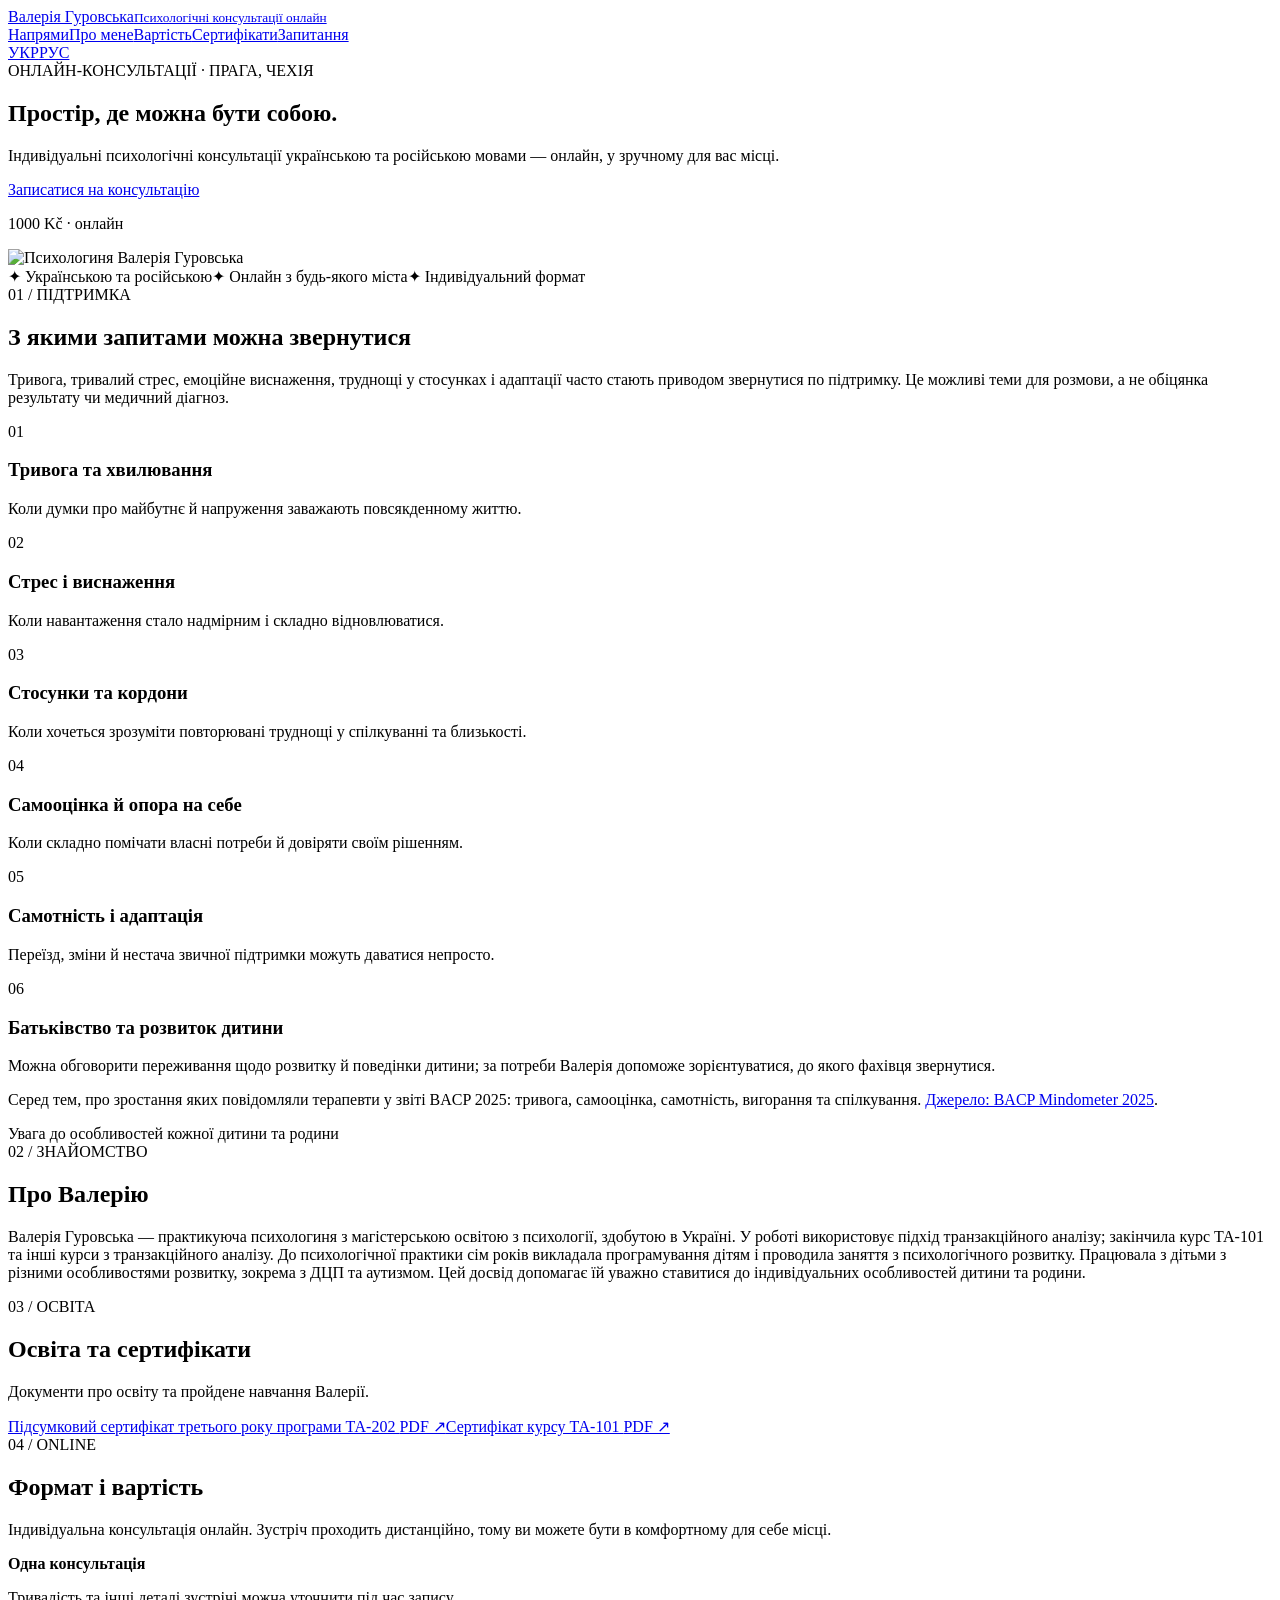
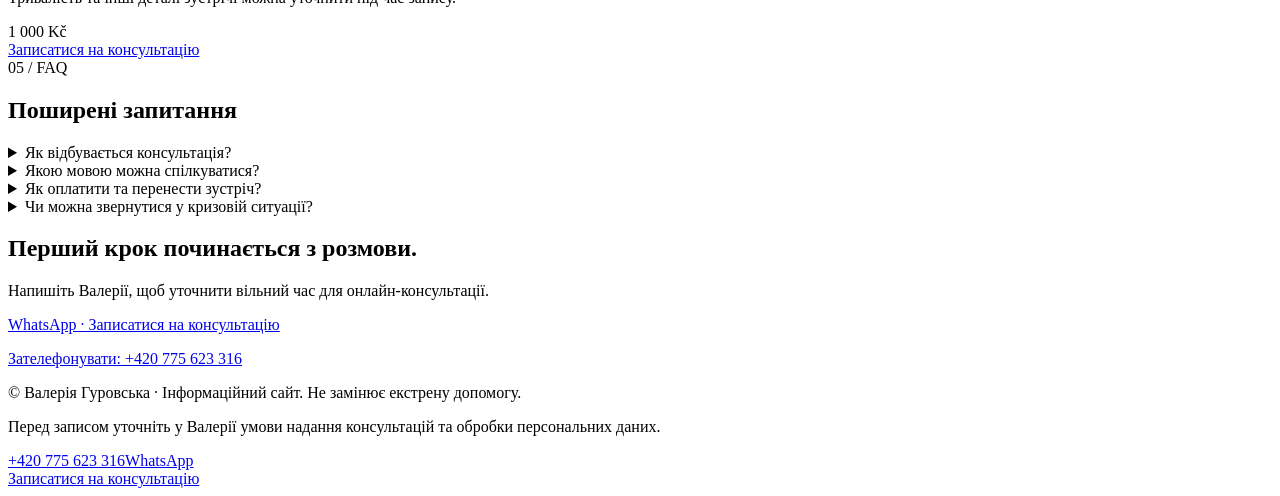
==== index.html @ 567986a5 "Add localized psychologist website" ====
<!doctype html><html lang="uk"><head><meta charset="utf-8"><meta name="viewport" content="width=device-width, initial-scale=1"><meta name="theme-color" content="#faf7f1"><meta name="description" content="Валерія Гуровська — індивідуальні психологічні консультації онлайн українською та російською. 1000 Kč за консультацію. Запис за телефоном або WhatsApp."><meta name="robots" content="index,follow"><title>Психолог онлайн українською та російською | Валерія Гуровська</title><link rel="stylesheet" href="assets/style.css"><link rel="alternate" hreflang="uk" href="https://YOUR-DOMAIN.cz/"><link rel="alternate" hreflang="ru" href="https://YOUR-DOMAIN.cz/ru/"><link rel="alternate" hreflang="x-default" href="https://YOUR-DOMAIN.cz/"><link rel="canonical" href="https://YOUR-DOMAIN.cz/"><meta property="og:type" content="website"><meta property="og:title" content="Психолог онлайн українською та російською | Валерія Гуровська"><meta property="og:description" content="Валерія Гуровська — індивідуальні психологічні консультації онлайн українською та російською. 1000 Kč за консультацію. Запис за телефоном або WhatsApp."><meta property="og:locale" content="uk_UA"><meta property="og:url" content="https://YOUR-DOMAIN.cz/"><script type="application/ld+json">{"@context":"https://schema.org","@type":"Person","name":"Гуровська Валерія Андріївна","jobTitle":"Психолог","telephone":"+420775623316","knowsLanguage":["uk","ru"],"url":"https://YOUR-DOMAIN.cz/"}</script></head><body>
<header class="header"><div class="container header-inner"><a class="brand" href="./index.html">Валерія Гуровська<small>Психологічні консультації онлайн</small></a><nav class="nav" aria-label="Основна навігація"><a class="nav-item" href="#topics">Напрями</a><a class="nav-item" href="#about">Про мене</a><a class="nav-item" href="#price">Вартість</a><a class="nav-item" href="#certificates">Сертифікати</a><a class="nav-item" href="#faq">Запитання</a><div class="lang" aria-label="Language"><a href="./index.html" lang="uk" aria-current="page">УКР</a><a href="./ru/index.html" lang="ru">РУС</a></div></nav></div></header>
<main><section class="container hero"><div><span class="eyebrow">ОНЛАЙН-КОНСУЛЬТАЦІЇ · ПРАГА, ЧЕХІЯ</span><h1>Простір, де можна бути собою.</h1><p class="lead">Індивідуальні психологічні консультації українською та російською мовами — онлайн, у зручному для вас місці.</p><a class="button" href="https://wa.me/420775623316" target="_blank" rel="noopener noreferrer">Записатися на консультацію</a><p class="fine">1000 Kč · онлайн</p></div><div class="hero-art" role="img" aria-label="Місце для фотографії Валерії"><img class="portrait" src="assets/valeriia.jpg" alt="Психологиня Валерія Гуровська" fetchpriority="high"></div></section>
<div class="strip"><div class="container strip-inner"><span>✦ Українською та російською</span><span>✦ Онлайн з будь-якого міста</span><span>✦ Індивідуальний формат</span></div></div>
<section class="section" id="topics"><div class="container"><span class="eyebrow">01 / ПІДТРИМКА</span><h2>З якими запитами можна звернутися</h2><p class="intro">Тривога, тривалий стрес, емоційне виснаження, труднощі у стосунках і адаптації часто стають приводом звернутися по підтримку. Це можливі теми для розмови, а не обіцянка результату чи медичний діагноз.</p><div class="cards"><article class="card"><span class="number">01</span><h3>Тривога та хвилювання</h3><p>Коли думки про майбутнє й напруження заважають повсякденному життю.</p></article><article class="card"><span class="number">02</span><h3>Стрес і виснаження</h3><p>Коли навантаження стало надмірним і складно відновлюватися.</p></article><article class="card"><span class="number">03</span><h3>Стосунки та кордони</h3><p>Коли хочеться зрозуміти повторювані труднощі у спілкуванні та близькості.</p></article><article class="card"><span class="number">04</span><h3>Самооцінка й опора на себе</h3><p>Коли складно помічати власні потреби й довіряти своїм рішенням.</p></article><article class="card"><span class="number">05</span><h3>Самотність і адаптація</h3><p>Переїзд, зміни й нестача звичної підтримки можуть даватися непросто.</p></article><article class="card"><span class="number">06</span><h3>Батьківство та розвиток дитини</h3><p>Можна обговорити переживання щодо розвитку й поведінки дитини; за потреби Валерія допоможе зорієнтуватися, до якого фахівця звернутися.</p></article></div><p class="fine research-note">Серед тем, про зростання яких повідомляли терапевти у звіті BACP 2025: тривога, самооцінка, самотність, вигорання та спілкування. <a href="https://www.bacp.co.uk/about-us/about-bacp/bacp-mindometer/">Джерело: BACP Mindometer 2025</a>.</p></div></section>
<section class="section light" id="about"><div class="container split"><div class="decor"><span>Увага до особливостей кожної дитини та родини</span></div><div><span class="eyebrow">02 / ЗНАЙОМСТВО</span><h2>Про Валерію</h2><p class="intro">Валерія Гуровська — практикуюча психологиня з магістерською освітою з психології, здобутою в Україні. У роботі використовує підхід транзакційного аналізу; закінчила курс ТА‑101 та інші курси з транзакційного аналізу. До психологічної практики сім років викладала програмування дітям і проводила заняття з психологічного розвитку. Працювала з дітьми з різними особливостями розвитку, зокрема з ДЦП та аутизмом. Цей досвід допомагає їй уважно ставитися до індивідуальних особливостей дитини та родини.</p></div></div></section>
<section class="section" id="certificates"><div class="container"><span class="eyebrow">03 / ОСВІТА</span><h2>Освіта та сертифікати</h2><p class="intro">Документи про освіту та пройдене навчання Валерії.</p><div class="certificate-grid"><a class="certificate" href="assets/certificates/transactional-analysis-202-certificate.pdf" target="_blank" rel="noopener">Підсумковий сертифікат третього року програми ТА‑202 <span>PDF ↗</span></a><a class="certificate" href="assets/certificates/transactional-analysis-101.pdf" target="_blank" rel="noopener">Сертифікат курсу ТА‑101 <span>PDF ↗</span></a></div></div></section><section class="section" id="price"><div class="container"><span class="eyebrow">04 / ONLINE</span><h2>Формат і вартість</h2><p class="intro">Індивідуальна консультація онлайн. Зустріч проходить дистанційно, тому ви можете бути в комфортному для себе місці.</p><div class="price-box"><div><strong>Одна консультація</strong><p class="fine">Тривалість та інші деталі зустрічі можна уточнити під час запису.</p><div class="amount">1 000 Kč</div></div><a class="button" href="https://wa.me/420775623316" target="_blank" rel="noopener noreferrer">Записатися на консультацію</a></div></div></section>
<section class="section light" id="faq"><div class="container faq"><span class="eyebrow">05 / FAQ</span><h2>Поширені запитання</h2><details><summary>Як відбувається консультація?</summary><p>Онлайн. Платформу та посилання для підключення Валерія узгодить із вами після запису.</p></details><details><summary>Якою мовою можна спілкуватися?</summary><p>Українською або російською — обирайте ту, якою вам комфортніше.</p></details><details><summary>Як оплатити та перенести зустріч?</summary><p>Спосіб оплати й умови перенесення або скасування можна уточнити у Валерії під час запису.</p></details><details><summary>Чи можна звернутися у кризовій ситуації?</summary><p>Цей сайт не є службою екстреної допомоги. У разі безпосередньої небезпеки телефонуйте 112.</p></details></div></section>
<section class="cta" id="contact"><h2>Перший крок починається з розмови.</h2><p>Напишіть Валерії, щоб уточнити вільний час для онлайн-консультації.</p><a class="button inverse" href="https://wa.me/420775623316" target="_blank" rel="noopener noreferrer">WhatsApp · Записатися на консультацію</a><p><a href="tel:+420775623316">Зателефонувати: +420 775 623 316</a></p></section></main>
<footer class="footer"><div class="container footer-inner"><div>© Валерія Гуровська · Інформаційний сайт. Не замінює екстрену допомогу.<p class="fine">Перед записом уточніть у Валерії умови надання консультацій та обробки персональних даних.</p></div><div><a href="tel:+420775623316">+420 775 623 316</a><a href="https://wa.me/420775623316">WhatsApp</a></div></div></footer><div class="mobile-action"><a class="button" href="https://wa.me/420775623316" target="_blank" rel="noopener noreferrer">Записатися на консультацію</a></div></body></html>
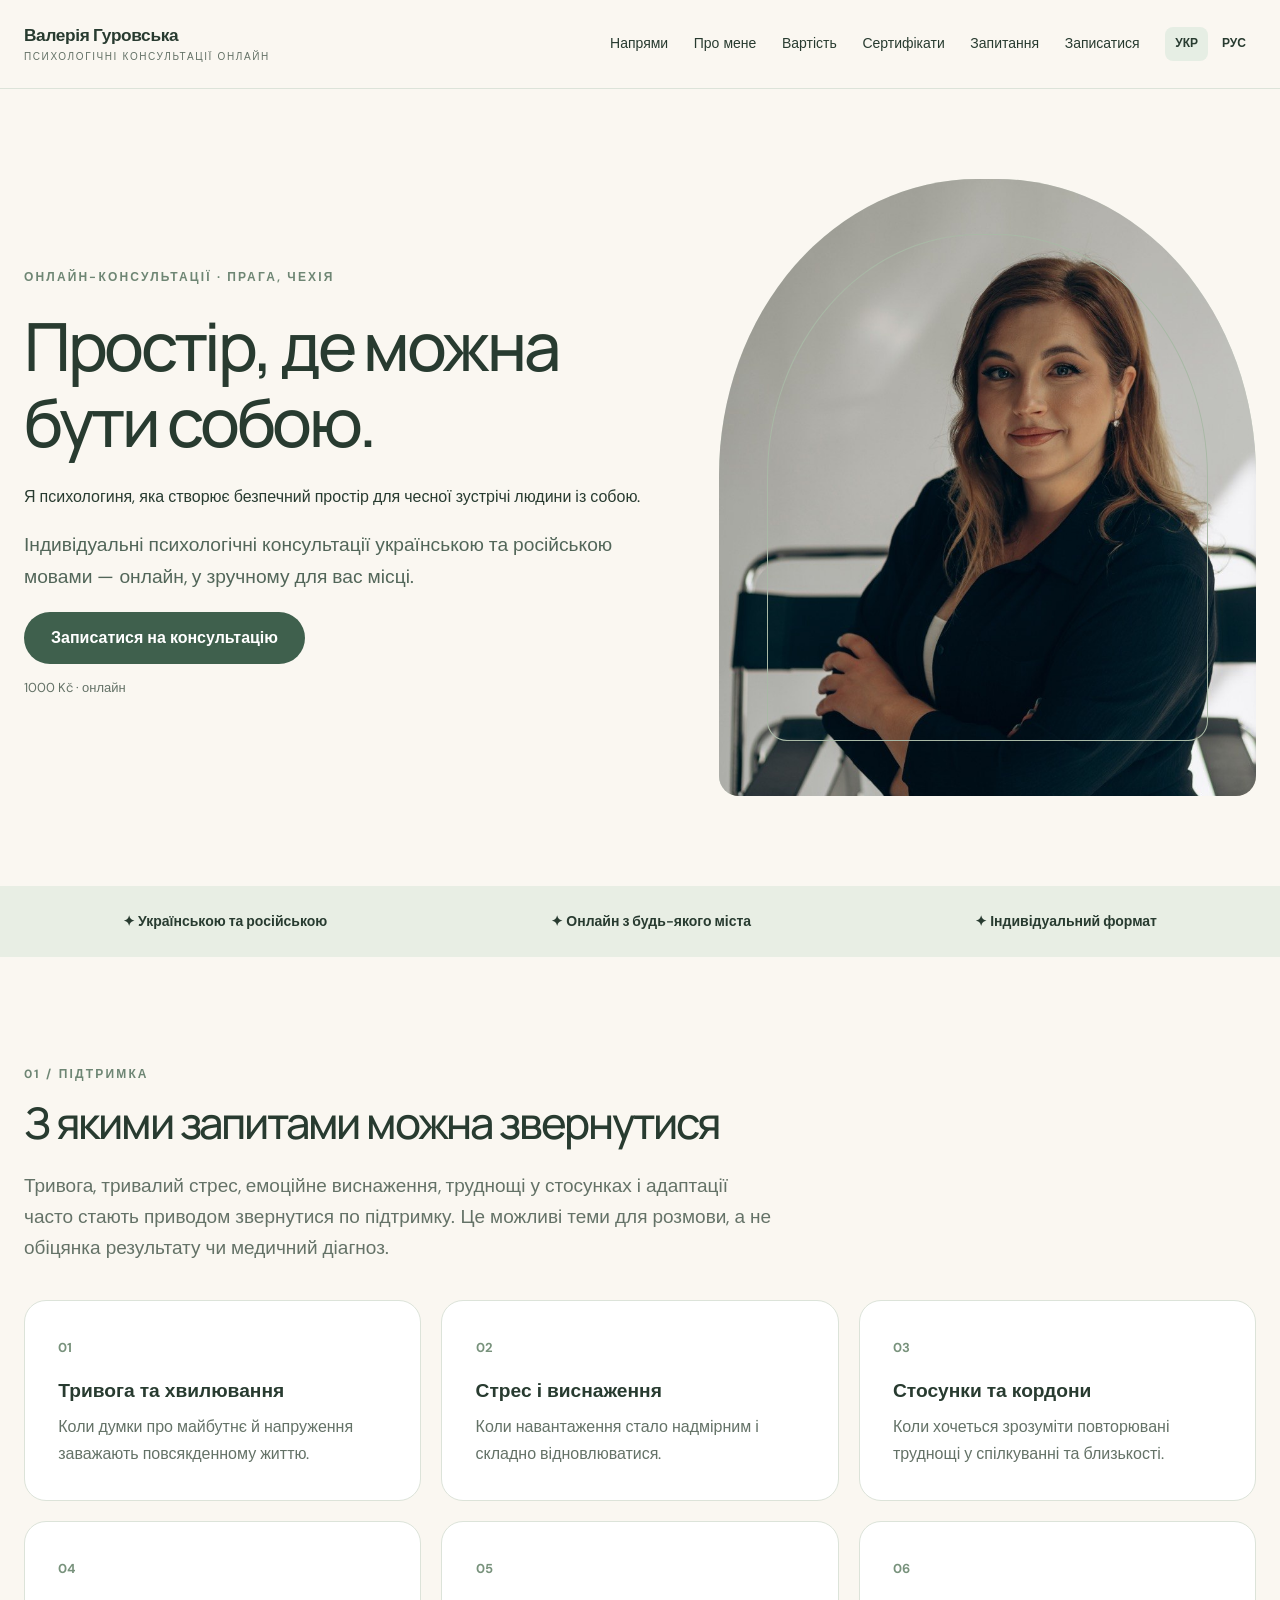
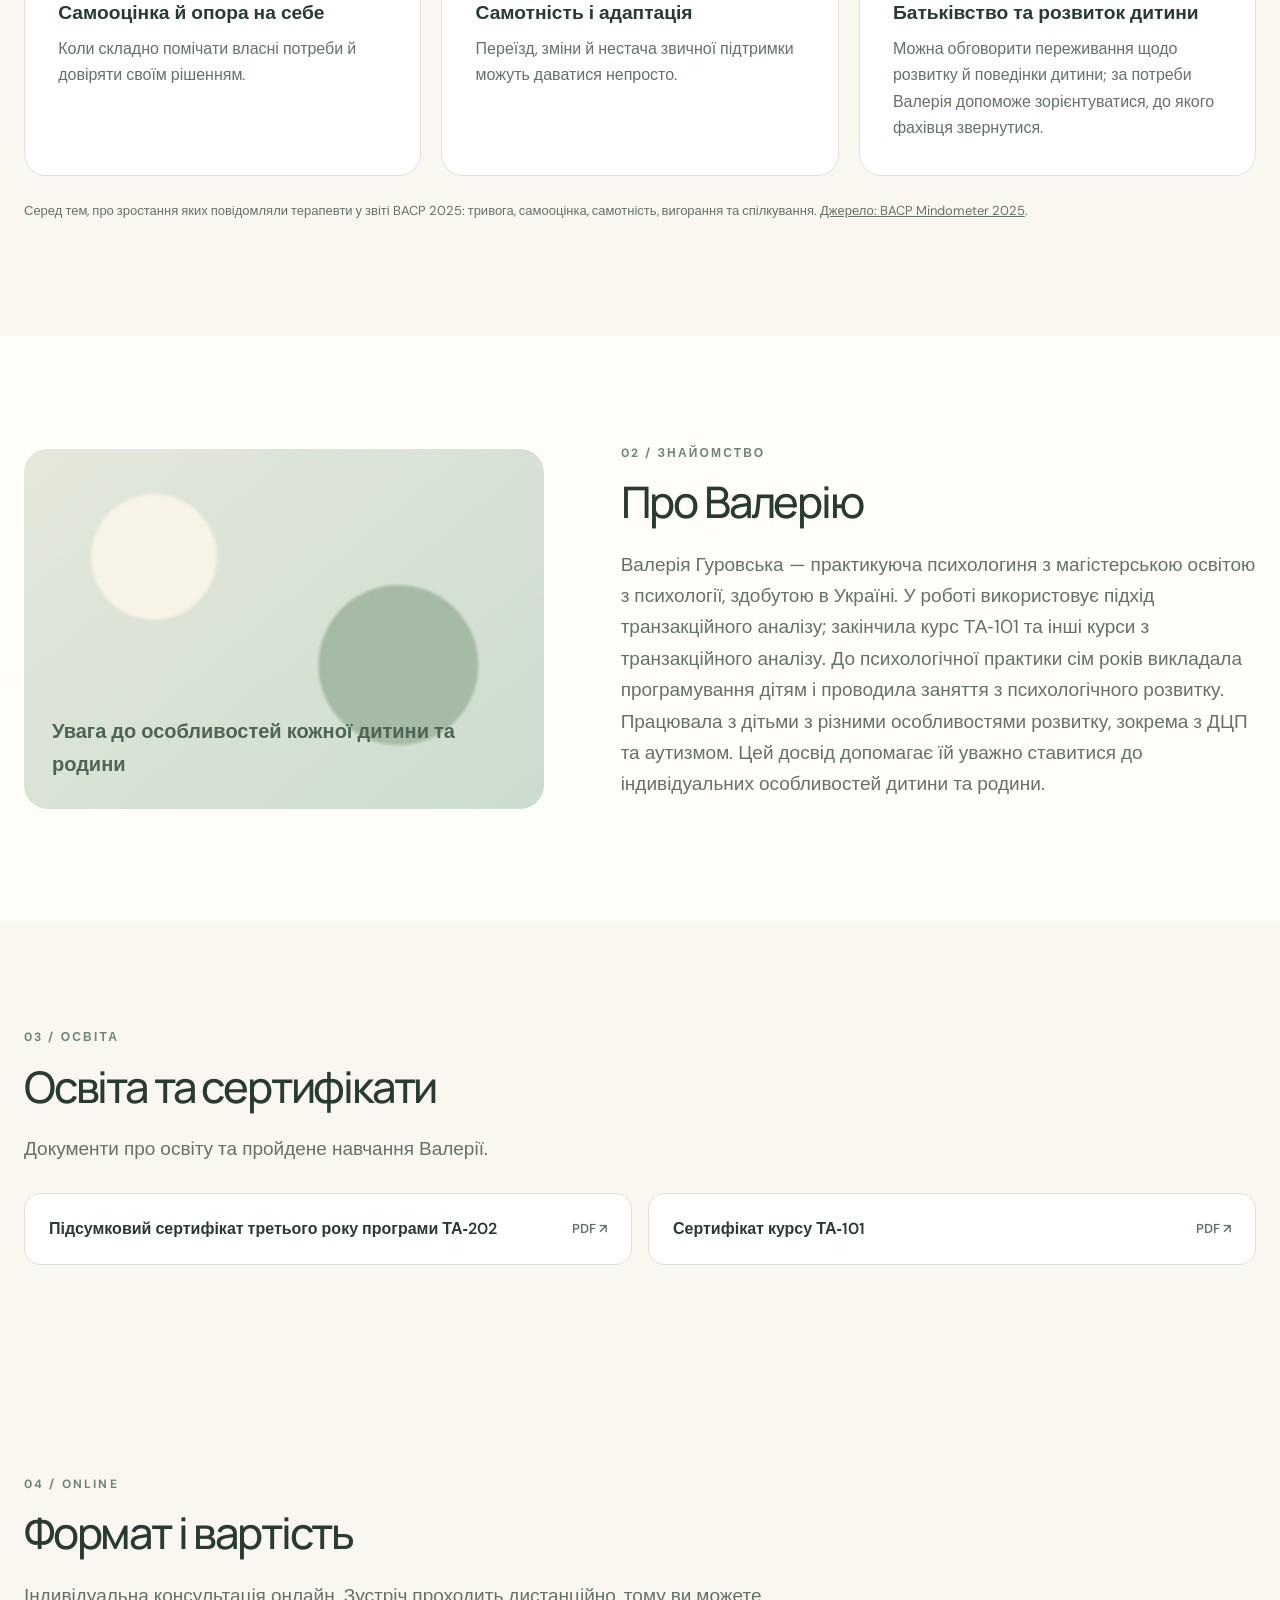
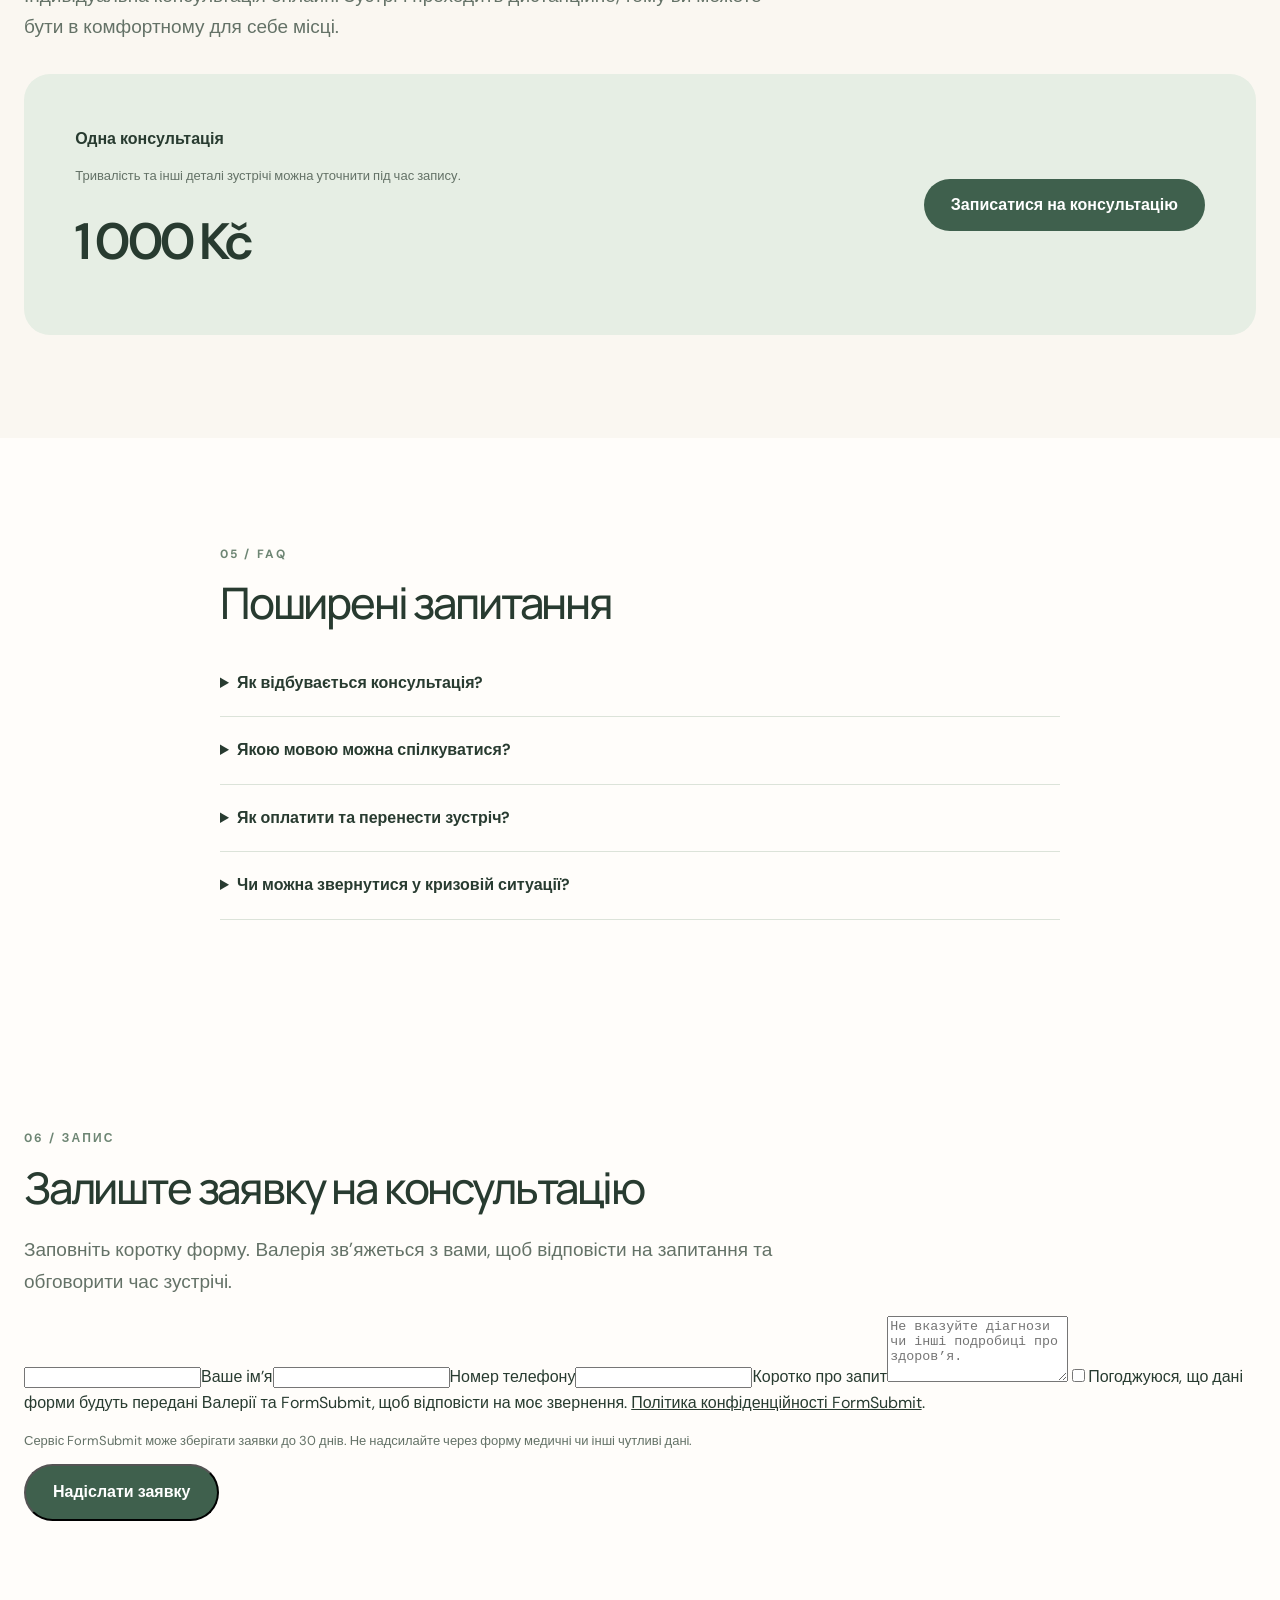
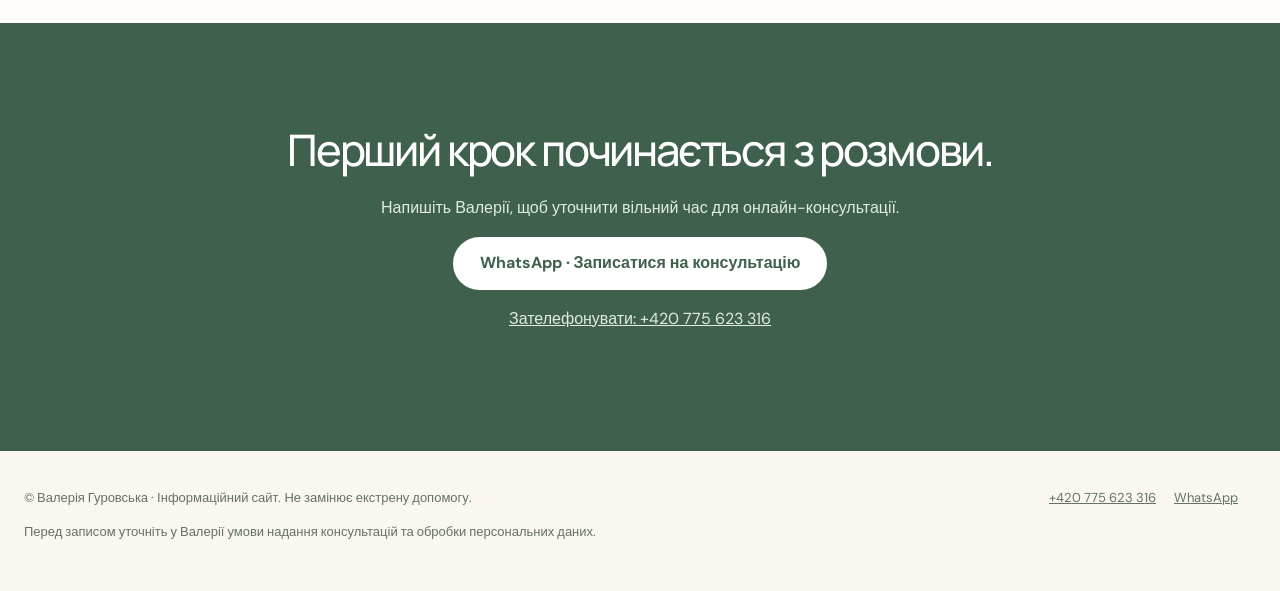
==== commit 95a968d2: "Add psychologist's safe-space statement" ====
--- a/index.html
+++ b/index.html
@@ -1,10 +1,10 @@
 <!doctype html><html lang="uk"><head><meta charset="utf-8"><meta name="viewport" content="width=device-width, initial-scale=1"><meta name="theme-color" content="#faf7f1"><meta name="description" content="Валерія Гуровська — індивідуальні психологічні консультації онлайн українською та російською. 1000 Kč за консультацію. Запис за телефоном або WhatsApp."><meta name="robots" content="index,follow"><title>Психолог онлайн українською та російською | Валерія Гуровська</title><link rel="stylesheet" href="assets/style.css"><link rel="alternate" hreflang="uk" href="https://YOUR-DOMAIN.cz/"><link rel="alternate" hreflang="ru" href="https://YOUR-DOMAIN.cz/ru/"><link rel="alternate" hreflang="x-default" href="https://YOUR-DOMAIN.cz/"><link rel="canonical" href="https://YOUR-DOMAIN.cz/"><meta property="og:type" content="website"><meta property="og:title" content="Психолог онлайн українською та російською | Валерія Гуровська"><meta property="og:description" content="Валерія Гуровська — індивідуальні психологічні консультації онлайн українською та російською. 1000 Kč за консультацію. Запис за телефоном або WhatsApp."><meta property="og:locale" content="uk_UA"><meta property="og:url" content="https://YOUR-DOMAIN.cz/"><script type="application/ld+json">{"@context":"https://schema.org","@type":"Person","name":"Гуровська Валерія Андріївна","jobTitle":"Психолог","telephone":"+420775623316","knowsLanguage":["uk","ru"],"url":"https://YOUR-DOMAIN.cz/"}</script></head><body>
-<header class="header"><div class="container header-inner"><a class="brand" href="./index.html">Валерія Гуровська<small>Психологічні консультації онлайн</small></a><nav class="nav" aria-label="Основна навігація"><a class="nav-item" href="#topics">Напрями</a><a class="nav-item" href="#about">Про мене</a><a class="nav-item" href="#price">Вартість</a><a class="nav-item" href="#certificates">Сертифікати</a><a class="nav-item" href="#faq">Запитання</a><div class="lang" aria-label="Language"><a href="./index.html" lang="uk" aria-current="page">УКР</a><a href="./ru/index.html" lang="ru">РУС</a></div></nav></div></header>
-<main><section class="container hero"><div><span class="eyebrow">ОНЛАЙН-КОНСУЛЬТАЦІЇ · ПРАГА, ЧЕХІЯ</span><h1>Простір, де можна бути собою.</h1><p class="lead">Індивідуальні психологічні консультації українською та російською мовами — онлайн, у зручному для вас місці.</p><a class="button" href="https://wa.me/420775623316" target="_blank" rel="noopener noreferrer">Записатися на консультацію</a><p class="fine">1000 Kč · онлайн</p></div><div class="hero-art" role="img" aria-label="Місце для фотографії Валерії"><img class="portrait" src="assets/valeriia.jpg" alt="Психологиня Валерія Гуровська" fetchpriority="high"></div></section>
+<header class="header"><div class="container header-inner"><a class="brand" href="./index.html">Валерія Гуровська<small>Психологічні консультації онлайн</small></a><nav class="nav" aria-label="Основна навігація"><a class="nav-item" href="#topics">Напрями</a><a class="nav-item" href="#about">Про мене</a><a class="nav-item" href="#price">Вартість</a><a class="nav-item" href="#certificates">Сертифікати</a><a class="nav-item" href="#faq">Запитання</a><a class="nav-item" href="#contact-form">Записатися</a><div class="lang" aria-label="Language"><a href="./index.html" lang="uk" aria-current="page">УКР</a><a href="./ru/index.html" lang="ru">РУС</a></div></nav></div></header>
+<main><section class="container hero"><div><span class="eyebrow">ОНЛАЙН-КОНСУЛЬТАЦІЇ · ПРАГА, ЧЕХІЯ</span><h1>Простір, де можна бути собою.</h1><p class="promise">Я психологиня, яка створює безпечний простір для чесної зустрічі людини із собою.</p><p class="lead">Індивідуальні психологічні консультації українською та російською мовами — онлайн, у зручному для вас місці.</p><a class="button" href="https://wa.me/420775623316" target="_blank" rel="noopener noreferrer">Записатися на консультацію</a><p class="fine">1000 Kč · онлайн</p></div><div class="hero-art" role="img" aria-label="Місце для фотографії Валерії"><img class="portrait" src="assets/valeriia.jpg" alt="Психологиня Валерія Гуровська" fetchpriority="high"></div></section>
 <div class="strip"><div class="container strip-inner"><span>✦ Українською та російською</span><span>✦ Онлайн з будь-якого міста</span><span>✦ Індивідуальний формат</span></div></div>
 <section class="section" id="topics"><div class="container"><span class="eyebrow">01 / ПІДТРИМКА</span><h2>З якими запитами можна звернутися</h2><p class="intro">Тривога, тривалий стрес, емоційне виснаження, труднощі у стосунках і адаптації часто стають приводом звернутися по підтримку. Це можливі теми для розмови, а не обіцянка результату чи медичний діагноз.</p><div class="cards"><article class="card"><span class="number">01</span><h3>Тривога та хвилювання</h3><p>Коли думки про майбутнє й напруження заважають повсякденному життю.</p></article><article class="card"><span class="number">02</span><h3>Стрес і виснаження</h3><p>Коли навантаження стало надмірним і складно відновлюватися.</p></article><article class="card"><span class="number">03</span><h3>Стосунки та кордони</h3><p>Коли хочеться зрозуміти повторювані труднощі у спілкуванні та близькості.</p></article><article class="card"><span class="number">04</span><h3>Самооцінка й опора на себе</h3><p>Коли складно помічати власні потреби й довіряти своїм рішенням.</p></article><article class="card"><span class="number">05</span><h3>Самотність і адаптація</h3><p>Переїзд, зміни й нестача звичної підтримки можуть даватися непросто.</p></article><article class="card"><span class="number">06</span><h3>Батьківство та розвиток дитини</h3><p>Можна обговорити переживання щодо розвитку й поведінки дитини; за потреби Валерія допоможе зорієнтуватися, до якого фахівця звернутися.</p></article></div><p class="fine research-note">Серед тем, про зростання яких повідомляли терапевти у звіті BACP 2025: тривога, самооцінка, самотність, вигорання та спілкування. <a href="https://www.bacp.co.uk/about-us/about-bacp/bacp-mindometer/">Джерело: BACP Mindometer 2025</a>.</p></div></section>
 <section class="section light" id="about"><div class="container split"><div class="decor"><span>Увага до особливостей кожної дитини та родини</span></div><div><span class="eyebrow">02 / ЗНАЙОМСТВО</span><h2>Про Валерію</h2><p class="intro">Валерія Гуровська — практикуюча психологиня з магістерською освітою з психології, здобутою в Україні. У роботі використовує підхід транзакційного аналізу; закінчила курс ТА‑101 та інші курси з транзакційного аналізу. До психологічної практики сім років викладала програмування дітям і проводила заняття з психологічного розвитку. Працювала з дітьми з різними особливостями розвитку, зокрема з ДЦП та аутизмом. Цей досвід допомагає їй уважно ставитися до індивідуальних особливостей дитини та родини.</p></div></div></section>
 <section class="section" id="certificates"><div class="container"><span class="eyebrow">03 / ОСВІТА</span><h2>Освіта та сертифікати</h2><p class="intro">Документи про освіту та пройдене навчання Валерії.</p><div class="certificate-grid"><a class="certificate" href="assets/certificates/transactional-analysis-202-certificate.pdf" target="_blank" rel="noopener">Підсумковий сертифікат третього року програми ТА‑202 <span>PDF ↗</span></a><a class="certificate" href="assets/certificates/transactional-analysis-101.pdf" target="_blank" rel="noopener">Сертифікат курсу ТА‑101 <span>PDF ↗</span></a></div></div></section><section class="section" id="price"><div class="container"><span class="eyebrow">04 / ONLINE</span><h2>Формат і вартість</h2><p class="intro">Індивідуальна консультація онлайн. Зустріч проходить дистанційно, тому ви можете бути в комфортному для себе місці.</p><div class="price-box"><div><strong>Одна консультація</strong><p class="fine">Тривалість та інші деталі зустрічі можна уточнити під час запису.</p><div class="amount">1 000 Kč</div></div><a class="button" href="https://wa.me/420775623316" target="_blank" rel="noopener noreferrer">Записатися на консультацію</a></div></div></section>
 <section class="section light" id="faq"><div class="container faq"><span class="eyebrow">05 / FAQ</span><h2>Поширені запитання</h2><details><summary>Як відбувається консультація?</summary><p>Онлайн. Платформу та посилання для підключення Валерія узгодить із вами після запису.</p></details><details><summary>Якою мовою можна спілкуватися?</summary><p>Українською або російською — обирайте ту, якою вам комфортніше.</p></details><details><summary>Як оплатити та перенести зустріч?</summary><p>Спосіб оплати й умови перенесення або скасування можна уточнити у Валерії під час запису.</p></details><details><summary>Чи можна звернутися у кризовій ситуації?</summary><p>Цей сайт не є службою екстреної допомоги. У разі безпосередньої небезпеки телефонуйте 112.</p></details></div></section>
-<section class="cta" id="contact"><h2>Перший крок починається з розмови.</h2><p>Напишіть Валерії, щоб уточнити вільний час для онлайн-консультації.</p><a class="button inverse" href="https://wa.me/420775623316" target="_blank" rel="noopener noreferrer">WhatsApp · Записатися на консультацію</a><p><a href="tel:+420775623316">Зателефонувати: +420 775 623 316</a></p></section></main>
+<section class="section light" id="contact-form"><div class="container contact-layout"><div><span class="eyebrow">06 / ЗАПИС</span><h2>Залиште заявку на консультацію</h2><p class="intro">Заповніть коротку форму. Валерія зв’яжеться з вами, щоб відповісти на запитання та обговорити час зустрічі.</p></div><form class="contact-form" action="https://formsubmit.co/valeriabondar1994@gmail.com" method="POST"><input type="hidden" name="_subject" value="Заявка на консультацію із сайту"><input type="hidden" name="_template" value="table"><input type="text" name="_honey" class="honey-field" tabindex="-1" autocomplete="off"><label>Ваше ім’я<input name="name" autocomplete="name" required maxlength="100"></label><label>Номер телефону<input name="phone" type="tel" autocomplete="tel" required maxlength="40"></label><label>Коротко про запит<textarea name="request" rows="4" maxlength="500" placeholder="Не вказуйте діагнози чи інші подробиці про здоров’я."></textarea></label><label class="consent"><input type="checkbox" required><span>Погоджуюся, що дані форми будуть передані Валерії та FormSubmit, щоб відповісти на моє звернення. <a href="https://formsubmit.co/privacy.pdf" target="_blank" rel="noopener">Політика конфіденційності FormSubmit</a>.</span></label><p class="fine form-note">Сервіс FormSubmit може зберігати заявки до 30 днів. Не надсилайте через форму медичні чи інші чутливі дані.</p><button class="button" type="submit">Надіслати заявку</button></form></div></section><section class="cta" id="contact"><h2>Перший крок починається з розмови.</h2><p>Напишіть Валерії, щоб уточнити вільний час для онлайн-консультації.</p><a class="button inverse" href="https://wa.me/420775623316" target="_blank" rel="noopener noreferrer">WhatsApp · Записатися на консультацію</a><p><a href="tel:+420775623316">Зателефонувати: +420 775 623 316</a></p></section></main>
 <footer class="footer"><div class="container footer-inner"><div>© Валерія Гуровська · Інформаційний сайт. Не замінює екстрену допомогу.<p class="fine">Перед записом уточніть у Валерії умови надання консультацій та обробки персональних даних.</p></div><div><a href="tel:+420775623316">+420 775 623 316</a><a href="https://wa.me/420775623316">WhatsApp</a></div></div></footer><div class="mobile-action"><a class="button" href="https://wa.me/420775623316" target="_blank" rel="noopener noreferrer">Записатися на консультацію</a></div></body></html>
--- a/assets/style.css
+++ b/assets/style.css
@@ -0,0 +1,3 @@
+@import url('https://fonts.googleapis.com/css2?family=DM+Sans:wght@400;500;600;700&family=Manrope:wght@400;500;600;700&display=swap');
+:root{--bg:#faf7f1;--paper:#fffdfa;--ink:#283b30;--muted:#647267;--sage:#e6eee4;--green:#3f604d;--border:#dce3d9;--gold:#b49c76;--max:1240px}*,*::before,*::after{box-sizing:border-box}html{scroll-behavior:smooth;scroll-padding-top:90px}body{margin:0;min-width:320px;background:var(--bg);color:var(--ink);font-family:'DM Sans',Arial,sans-serif;line-height:1.65;-webkit-text-size-adjust:100%;overflow-wrap:break-word}a{color:inherit}a:focus-visible,summary:focus-visible{outline:3px solid #b78d55;outline-offset:4px}button{font:inherit}.container{width:min(calc(100% - 48px),var(--max));margin-inline:auto}.header{position:sticky;top:0;z-index:30;background:#faf7f1f5;backdrop-filter:blur(14px);border-bottom:1px solid var(--border)}.header-inner{display:flex;align-items:center;justify-content:space-between;gap:24px;min-height:88px}.brand{text-decoration:none;font-weight:700;line-height:1.25;letter-spacing:-.02em;font-size:clamp(15px,1.35vw,19px)}.brand small{display:block;font-size:10px;letter-spacing:.16em;text-transform:uppercase;font-weight:500;color:var(--muted);margin-top:4px}.nav{display:flex;align-items:center;gap:clamp(12px,2vw,30px);font-size:14px}.nav>a{text-decoration:none}.nav>a:hover{text-decoration:underline}.lang{display:flex;gap:4px;flex-shrink:0}.lang a{padding:7px 10px;border-radius:8px;text-decoration:none;font-size:12px;font-weight:700}.lang a[aria-current=page]{background:var(--sage)}.hero{display:grid;grid-template-columns:minmax(0,1.08fr) minmax(0,.92fr);gap:clamp(24px,5vw,80px);align-items:center;padding-block:clamp(52px,7vw,108px)}.eyebrow{text-transform:uppercase;letter-spacing:.18em;font-size:12px;font-weight:700;color:#6e8674}.hero h1,h2{font-family:Manrope,Arial,sans-serif;font-weight:500;line-height:1.14;letter-spacing:-.05em}h1{font-size:clamp(39px,5.2vw,78px);margin:18px 0 24px}h2{font-size:clamp(30px,3.4vw,52px);margin:12px 0 22px}.lead{font-size:clamp(17px,1.5vw,21px);max-width:620px;color:#526659}.button{display:inline-flex;align-items:center;justify-content:center;min-height:50px;padding:13px 27px;border-radius:100px;background:var(--green);color:white;text-decoration:none;font-weight:700;text-align:center;transition:transform .2s,background .2s}.button:hover{background:#2e4a39;transform:translateY(-2px)}.button.inverse{background:white;color:var(--green)}.muted{color:var(--muted)}.fine{font-size:13px;color:var(--muted)}.hero-art{aspect-ratio:4/4.6;max-height:650px;border-radius:48% 48% 20px 20px;background:radial-gradient(circle at 70% 22%,#f6f1e5 0 14%,transparent 15%),radial-gradient(circle at 18% 72%,#c4d5c2 0 24%,transparent 25%),linear-gradient(135deg,#e8ede2,#c8d8c7 65%,#eee1d0);display:grid;place-items:center;padding:12%;position:relative;overflow:hidden}.hero-art:before{content:'';position:absolute;inset:9%;border:1px solid #a9b9a6;border-radius:48% 48% 20px 20px}.photo-placeholder{position:relative;text-align:center;z-index:1;padding:24px;border:1px dashed #879d8a;border-radius:16px;background:#fffdfacc;max-width:300px}.photo-placeholder strong{display:block}.strip{background:#e8eee4;padding:24px 0}.strip-inner{display:flex;flex-wrap:wrap;justify-content:space-around;gap:12px 26px;font-size:14px;font-weight:600}.section{padding-block:clamp(64px,8vw,112px)}.section.light{background:var(--paper)}.intro{max-width:750px;color:var(--muted);font-size:clamp(16px,1.5vw,19px)}.cards{display:grid;grid-template-columns:repeat(3,minmax(0,1fr));gap:20px;margin-top:36px}.card{border:1px solid var(--border);background:white;border-radius:22px;padding:clamp(22px,2.6vw,36px)}.card .number{color:#78927c;font-weight:700;font-size:13px}.card h3{font-size:clamp(18px,1.5vw,23px);line-height:1.35;margin:18px 0 10px}.card p{color:var(--muted);margin:0}.split{display:grid;grid-template-columns:minmax(0,.9fr) minmax(0,1.1fr);align-items:center;gap:clamp(30px,6vw,88px)}.decor{min-height:360px;border-radius:24px;background:radial-gradient(circle at 25% 30%,#f7f4e7 0 13%,transparent 14%),radial-gradient(circle at 72% 60%,#a6bba5 0 18%,transparent 19%),linear-gradient(140deg,#e4e8db,#cbdccf);display:flex;align-items:end;padding:28px;color:#4c6555}.bullets{padding-left:20px;color:var(--muted)}.bullets li{margin:10px 0}.price-box{display:flex;align-items:center;justify-content:space-between;gap:30px;background:var(--sage);padding:clamp(26px,4vw,52px);border-radius:26px;margin-top:32px}.amount{font-size:clamp(34px,4vw,52px);letter-spacing:-.05em;font-weight:600;white-space:nowrap}.faq{max-width:840px}.faq details{border-bottom:1px solid var(--border);padding:20px 0}.faq summary{font-weight:700;cursor:pointer}.faq p{color:var(--muted)}.cta{text-align:center;background:var(--green);color:white;padding:clamp(72px,8vw,115px) 24px}.cta h2{max-width:800px;margin:0 auto 20px}.cta p{color:#e1ebe1}.footer{padding:36px 0;color:var(--muted);font-size:13px}.footer-inner{display:flex;justify-content:space-between;flex-wrap:wrap;gap:18px}.footer a{margin-right:18px}.notice{font-size:12px;color:#806b46;background:#f5ead7;padding:7px 10px;border-radius:8px;display:inline-block}.mobile-action{display:none}@media(max-width:1000px){.nav .nav-item{display:none}.hero{grid-template-columns:1fr 1fr;gap:28px}.cards{grid-template-columns:repeat(2,minmax(0,1fr))}.split{gap:34px}}@media(max-width:760px){.header-inner{min-height:72px}.hero{grid-template-columns:1fr;padding-block:42px 64px}.hero-art{width:min(100%,470px);aspect-ratio:5/4;max-height:390px;margin-inline:auto;border-radius:42% 42% 20px 20px}.split{grid-template-columns:1fr}.decor{min-height:250px}.price-box{align-items:flex-start;flex-direction:column}.cards{grid-template-columns:1fr}.section{padding-block:66px}}@media(max-width:480px){.container{width:min(calc(100% - 32px),var(--max))}.brand{font-size:14px}.brand small{font-size:9px}.header-inner{gap:8px}.nav{gap:6px}.lang a{padding:8px}.hero h1{font-size:clamp(35px,10vw,46px)}.hero-art{min-height:270px}.card{padding:23px}.mobile-action{display:block;position:fixed;bottom:0;left:0;right:0;z-index:40;background:#faf7f1f5;backdrop-filter:blur(12px);padding:10px 16px max(10px,env(safe-area-inset-bottom));box-shadow:0 -4px 18px #00000016}.mobile-action .button{display:flex;width:100%;margin:0}.footer{padding-bottom:100px}}@media(min-width:1800px){:root{--max:1420px}.container{width:min(calc(100% - 120px),var(--max))}.hero{padding-block:120px}.hero-art{max-height:720px}}@media(min-width:3000px){:root{--max:1800px}body{font-size:21px}.nav{font-size:19px}.hero h1{font-size:104px}.lead{font-size:28px}.hero-art{max-height:900px}.section{padding-block:160px}}@media(prefers-reduced-motion:reduce){html{scroll-behavior:auto}.button{transition:none}}
+.hero-art{padding:0}.hero-art:before{z-index:1;pointer-events:none}.portrait{width:100%;height:100%;object-fit:cover;object-position:center 25%;position:absolute;inset:0}.certificate-grid{display:grid;grid-template-columns:repeat(2,minmax(0,1fr));gap:16px;margin-top:28px}.certificate{display:flex;justify-content:space-between;align-items:center;gap:18px;padding:22px 24px;background:white;border:1px solid var(--border);border-radius:16px;text-decoration:none;font-weight:600}.certificate:hover{border-color:var(--green);background:var(--paper)}.certificate span{color:var(--muted);white-space:nowrap;font-size:13px}.research-note{margin-top:24px}.decor{font-size:20px;font-weight:600}.nav .nav-item{white-space:nowrap}@media(max-width:1000px){.nav .nav-item{display:inline-block}.nav{max-width:100%;overflow-x:auto;scrollbar-width:thin}.header-inner{flex-wrap:wrap;padding-block:12px}.certificate-grid{grid-template-columns:1fr}}@media(max-width:480px){.nav{width:100%;order:2;justify-content:flex-start;padding-bottom:4px}.header-inner{row-gap:2px}.brand{max-width:68%}.certificate{padding:18px}}
